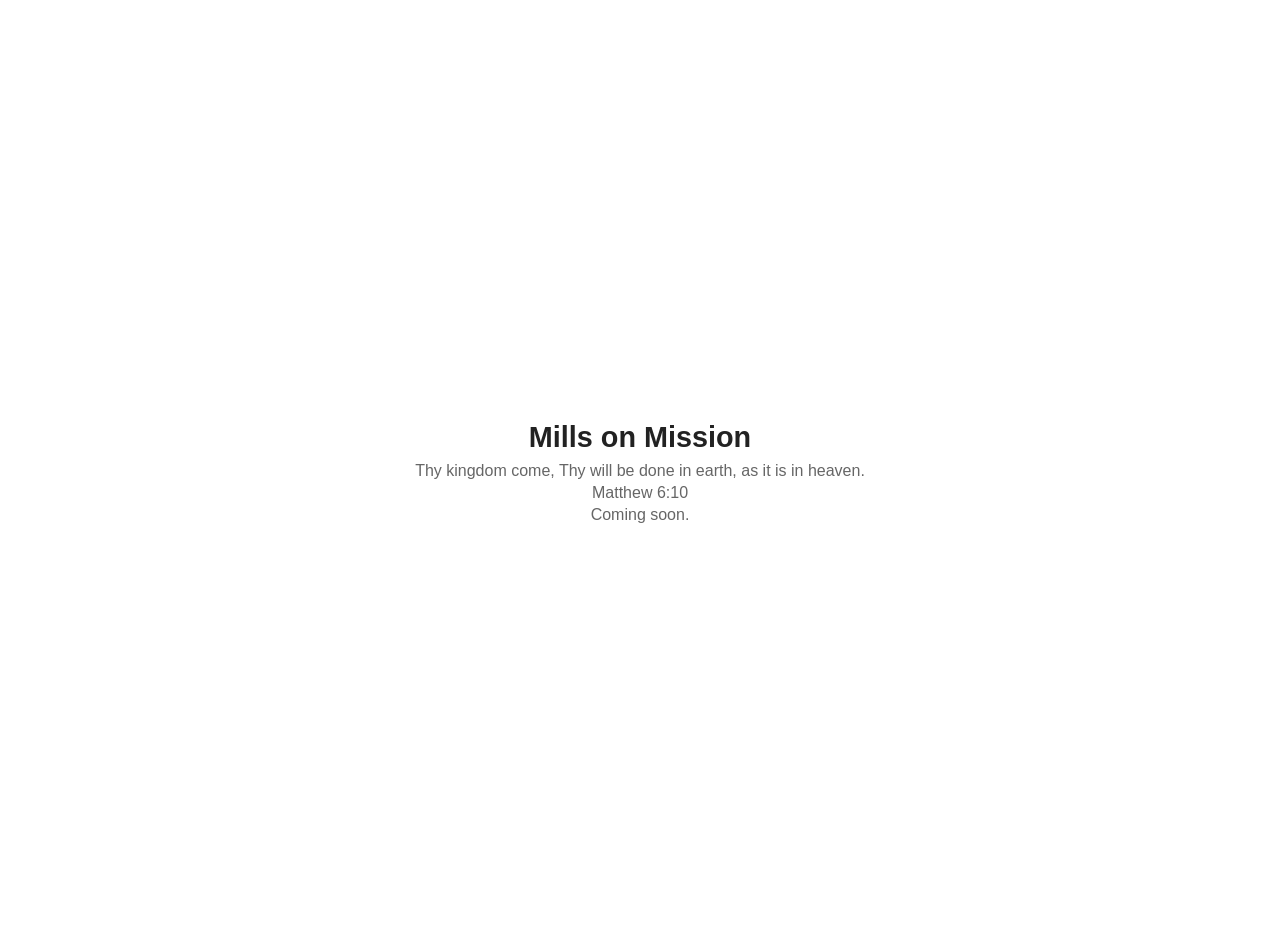
==== index.html @ 01fbbe1f "Add initial HTML structure for Mills on Mission" ====
<!DOCTYPE html>
<html lang="en">
<head>
  <meta charset="utf-8">
  <meta name="viewport" content="width=device-width, initial-scale=1">
  <title>Mills on Mission</title>
  <style>
    :root { --bg: #ffffff; --text: #222222; --muted: #666666; color-scheme: light dark; }
    @media (prefers-color-scheme: dark) { :root { --bg: #111111; --text: #eeeeee; --muted: #aaaaaa; } }
    body { margin: 0; min-height: 100vh; display: grid; place-items: center;
           background: var(--bg); color: var(--text); font-family: Verdana, sans-serif; text-align: center; padding: 1.5rem; }
    h1 { font-size: 1.8rem; margin: 0 0 .5rem; }
    p { color: var(--muted); margin: .25rem 0; }
  </style>
</head>
<body>
  <main>
    <h1>Mills on Mission</h1>
    <p>Thy kingdom come, Thy will be done in earth, as it is in heaven.</p>
    <p>Matthew 6:10</p>
    <p>Coming soon.</p>
  </main>
</body>
</html>
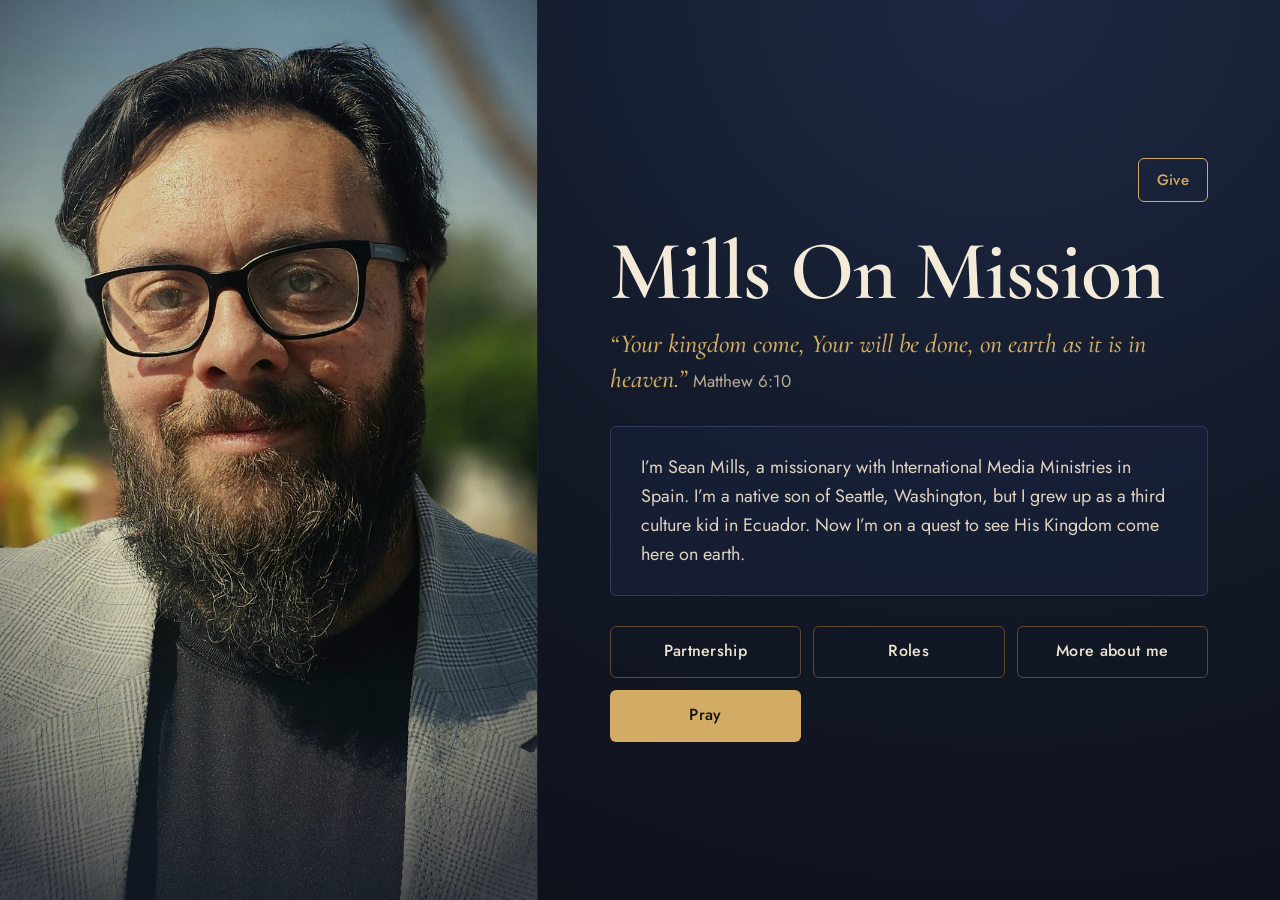
==== commit 85eb1ec1: "Add files via upload Launch Study design" ====
--- a/index.html
+++ b/index.html
@@ -2,23 +2,34 @@
 <html lang="en">
 <head>
   <meta charset="utf-8">
-  <meta name="viewport" content="width=device-width, initial-scale=1">
-  <title>Mills on Mission</title>
-  <style>
-    :root { --bg: #ffffff; --text: #222222; --muted: #666666; color-scheme: light dark; }
-    @media (prefers-color-scheme: dark) { :root { --bg: #111111; --text: #eeeeee; --muted: #aaaaaa; } }
-    body { margin: 0; min-height: 100vh; display: grid; place-items: center;
-           background: var(--bg); color: var(--text); font-family: Verdana, sans-serif; text-align: center; padding: 1.5rem; }
-    h1 { font-size: 1.8rem; margin: 0 0 .5rem; }
-    p { color: var(--muted); margin: .25rem 0; }
-  </style>
+  <meta name="viewport" content="width=device-width, initial-scale=1, viewport-fit=cover">
+  <title>Mills On Mission | Sean Mills, missionary with IMM</title>
+  <meta name="description" content="Sean Mills, missionary with International Media Ministries in Spain.">
+  <meta name="theme-color" content="#121826">
+  <link rel="preconnect" href="https://fonts.googleapis.com">
+  <link rel="preconnect" href="https://fonts.gstatic.com" crossorigin>
+  <link href="https://fonts.googleapis.com/css2?family=Cormorant+Garamond:ital,wght@0,500;0,600;1,500&amp;family=Jost:wght@400;500&amp;display=swap" rel="stylesheet">
+  <link rel="stylesheet" href="/css/site.css">
 </head>
 <body>
-  <main>
-    <h1>Mills on Mission</h1>
-    <p>Thy kingdom come, Thy will be done in earth, as it is in heaven.</p>
-    <p>Matthew 6:10</p>
-    <p>Coming soon.</p>
+  <main class="home">
+    <div class="home-photo">
+      <img src="/assets/sean-portrait.jpg" alt="Portrait of Sean Mills" width="1200" height="1500">
+    </div>
+    <div class="home-body">
+      <a class="btn home-give" href="https://giving.ag.org/donate" target="_blank" rel="noopener">Give</a>
+      <div>
+        <h1 class="home-title">Mills On Mission</h1>
+        <p class="verse">“Your kingdom come, Your will be done, on earth as it is in heaven.” <cite>Matthew 6:10</cite></p>
+      </div>
+      <p class="bio">I’m Sean Mills, a missionary with International Media Ministries in Spain. I’m a native son of Seattle, Washington, but I grew up as a third culture kid in Ecuador. Now I’m on a quest to see His Kingdom come here on earth.</p>
+      <nav class="doors" aria-label="Main">
+        <a class="btn btn-secondary" href="/partnership/">Partnership</a>
+        <a class="btn btn-secondary" href="/roles/">Roles</a>
+        <a class="btn btn-secondary" href="/about/">More about me</a>
+        <a class="btn btn-primary" href="/pray/">Pray</a>
+      </nav>
+    </div>
   </main>
 </body>
 </html>
--- a/css/site.css
+++ b/css/site.css
@@ -0,0 +1,165 @@
+/* Mills On Mission site styles. Tokens match the Mills On Mission brand guide. */
+:root {
+  --night-900: #0b0e14; --night-800: #121826; --navy-600: #1d2944; --navy-700: #18213a; --navy-line: #2e3a5c;
+  --burgundy-700: #3e1820; --burgundy-line: #5a2630; --forest-700: #17302a; --forest-line: #27473e;
+  --mahogany-800: #1a1412; --brass-400: #d2ab64; --brass-300: #e6c588; --brass-line: #5a4a30; --on-brass: #14110c;
+  --ivory-100: #f3ead8; --ivory-200: #ece3d0; --ivory-300: #ddd3bf; --muted-400: #b9ad97; --muted-500: #8d8574;
+  --sage-400: #7fae9c; --error: #f2b8b5;
+  --font-display: "Cormorant Garamond", Georgia, serif;
+  --font-sans: Jost, Helvetica, Arial, sans-serif;
+  --radius: 6px; --content-max: 1120px;
+  color-scheme: dark;
+}
+
+* { box-sizing: border-box; }
+html { -webkit-text-size-adjust: 100%; scroll-padding-top: env(safe-area-inset-top, 0px); }
+body {
+  margin: 0; min-height: 100vh; color: var(--ivory-200);
+  background-color: var(--night-800);
+  background-image: radial-gradient(ellipse at 78% 0%, var(--navy-600) 0%, var(--night-800) 45%, var(--night-900) 100%);
+  background-attachment: fixed;
+  font: 18px/1.6 var(--font-sans);
+  padding: env(safe-area-inset-top, 0px) env(safe-area-inset-right, 0px) env(safe-area-inset-bottom, 0px) env(safe-area-inset-left, 0px);
+}
+a { color: var(--brass-400); }
+a:hover { color: var(--brass-300); }
+a:focus-visible, button:focus-visible, input:focus-visible { outline: 3px solid var(--brass-400); outline-offset: 3px; }
+img { max-width: 100%; display: block; }
+h1, h2, h3, p { margin: 0; }
+.visually-hidden { position: absolute; width: 1px; height: 1px; overflow: hidden; clip: rect(0 0 0 0); white-space: nowrap; }
+
+/* ---------- Header ---------- */
+.site-header {
+  max-width: var(--content-max); margin: 0 auto; padding: 20px 32px;
+  display: flex; flex-wrap: wrap; justify-content: space-between; align-items: center; gap: 12px 24px;
+  border-bottom: 1px solid #252d40;
+}
+.wordmark { font: 600 26px/1 var(--font-display); color: var(--ivory-100); text-decoration: none; }
+.wordmark:hover { color: var(--ivory-100); }
+.site-nav { display: flex; flex-wrap: wrap; align-items: center; gap: 4px 22px; font-size: 15px; letter-spacing: 0.02em; }
+.site-nav a { color: var(--ivory-200); text-decoration: none; padding: 10px 0; }
+.site-nav a:hover { color: var(--brass-300); }
+.site-nav a[aria-current="page"] { color: var(--brass-400); box-shadow: inset 0 -1px 0 var(--brass-400); }
+.site-nav a.give { padding: 8px 16px; border: 1px solid var(--brass-400); border-radius: var(--radius); color: var(--brass-400); }
+
+/* ---------- Page shell ---------- */
+.page { max-width: var(--content-max); margin: 0 auto; padding: 64px 32px 88px; display: flex; flex-direction: column; gap: 48px; }
+.page--narrow { max-width: 680px; }
+.page-title { font: 600 64px/1 var(--font-display); color: var(--ivory-100); }
+.lede { color: var(--ivory-300); max-width: 680px; }
+.intro { display: flex; flex-direction: column; gap: 16px; }
+.heading { font: 600 36px/1.1 var(--font-display); color: var(--ivory-100); }
+.verse { font: italic 500 26px/1.35 var(--font-display); color: var(--brass-400); max-width: 600px; }
+.verse cite { font: normal 400 17px/1 var(--font-sans); color: var(--muted-400); white-space: nowrap; }
+.fine { font-size: 13px; color: var(--muted-500); }
+.fine a { color: var(--muted-500); }
+
+/* ---------- Buttons ---------- */
+.btn {
+  display: inline-flex; align-items: center; justify-content: center; text-align: center;
+  min-height: 52px; padding: 10px 22px; border-radius: var(--radius);
+  font: 500 16px/1.3 var(--font-sans); letter-spacing: 0.02em; text-decoration: none; cursor: pointer;
+}
+.btn-primary { background: var(--brass-400); color: var(--on-brass); border: 0; }
+.btn-primary:hover { background: var(--brass-300); color: var(--on-brass); }
+.btn-secondary { background: transparent; color: var(--ivory-200); border: 1px solid var(--brass-line); }
+.btn-secondary:hover { color: var(--ivory-100); border-color: var(--brass-400); }
+.btn[disabled] { cursor: default; }
+
+/* ---------- Panels ---------- */
+.grid-3 { display: grid; grid-template-columns: repeat(auto-fit, minmax(280px, 1fr)); gap: 20px; }
+.panel { padding: 32px; border-radius: var(--radius); display: flex; flex-direction: column; gap: 14px; }
+.panel h2 { font: 600 34px/1.1 var(--font-display); color: var(--ivory-100); }
+.panel p { flex-grow: 1; }
+.panel--give { background: var(--burgundy-700); border: 1px solid var(--burgundy-line); color: #e0cfc6; }
+.panel--pray { background: var(--navy-700); border: 1px solid var(--navy-line); color: #cfd3dd; }
+.panel--touch { background: var(--forest-700); border: 1px solid var(--forest-line); color: #cfdcd6; }
+.panel .btn { width: 100%; }
+
+/* ---------- Forms ---------- */
+.form { display: flex; flex-direction: column; gap: 8px; }
+.form label { font-size: 15px; font-weight: 500; color: var(--ivory-200); }
+.form .opt { font-weight: 400; color: var(--muted-400); }
+.form .hint { font-size: 15px; color: var(--muted-400); }
+.form input[type="text"], .form input[type="email"] {
+  width: 100%; font: inherit; color: var(--ivory-200); background: #0e131d;
+  border: 1px solid #36425f; border-radius: var(--radius); padding: 12px 14px; margin-bottom: 8px;
+}
+.form input:disabled { opacity: 0.6; }
+.hp { position: absolute; left: -9999px; width: 1px; height: 1px; overflow: hidden; }
+.status { min-height: 1.5em; font-size: 15px; color: var(--muted-400); }
+.status.error { color: var(--error); }
+
+/* ---------- Footer ---------- */
+.site-footer { max-width: var(--content-max); margin: 0 auto; padding: 32px 32px 48px; border-top: 1px solid #252d40; display: flex; flex-wrap: wrap; justify-content: space-between; gap: 16px 32px; font-size: 15px; color: var(--muted-400); }
+.site-footer nav { display: flex; flex-wrap: wrap; gap: 8px 24px; }
+.site-footer a { color: var(--muted-400); }
+
+/* ---------- Home (one screen) ---------- */
+.home { min-height: 100vh; min-height: 100dvh; display: grid; grid-template-columns: minmax(340px, 42%) 1fr; }
+.home-photo { background: var(--mahogany-800); border-right: 1px solid #2a2219; overflow: hidden; }
+.home-photo img { width: 100%; height: 100%; object-fit: cover; object-position: center 25%; }
+.home-body { padding: 48px 72px; display: flex; flex-direction: column; justify-content: center; gap: 30px; min-width: 0; }
+.home-give { align-self: flex-end; min-height: 44px; padding: 8px 18px; font-size: 15px; border: 1px solid var(--brass-400); color: var(--brass-400); background: transparent; }
+.home-title { font: 600 84px/0.95 var(--font-display); letter-spacing: -0.01em; color: var(--ivory-100); }
+.home .verse { margin-top: 14px; }
+.bio { max-width: 600px; padding: 26px 30px; background: rgba(24, 33, 58, 0.72); border: 1px solid var(--navy-line); border-radius: var(--radius); color: var(--ivory-300); }
+.doors { display: grid; grid-template-columns: repeat(auto-fit, minmax(150px, 1fr)); gap: 12px; max-width: 640px; }
+.doors .btn { width: 100%; }
+
+/* ---------- Roles ---------- */
+.roles { border-top: 1px solid var(--brass-line); }
+.role { display: flex; flex-wrap: wrap; gap: 12px 48px; padding: 32px 0; border-bottom: 1px solid var(--brass-line); }
+.role h2 { flex: 1 1 280px; font: 600 36px/1.1 var(--font-display); color: var(--brass-400); }
+.role p { flex: 999 1 420px; min-width: 0; color: var(--ivory-300); }
+
+/* ---------- About ---------- */
+.story { display: flex; flex-direction: column; gap: 18px; max-width: 680px; color: var(--ivory-300); }
+.facts { list-style: none; margin: 0; padding: 0; display: grid; grid-template-columns: repeat(auto-fit, minmax(260px, 1fr)); gap: 0 40px; }
+.facts li { padding: 14px 0; border-top: 1px solid var(--navy-line); color: var(--ivory-300); }
+
+
+/* ---------- Partners ---------- */
+.partners { display: flex; flex-wrap: wrap; gap: 28px 48px; align-items: center; }
+.partner-logo { display: inline-flex; align-items: center; min-height: 52px; padding: 4px 0; }
+.partner-logo img { height: 48px; width: auto; }
+.partner-text { color: var(--ivory-200); font-size: 18px; letter-spacing: 0.02em; min-height: 52px; display: inline-flex; align-items: center; }
+.partner-logo--stacked img { height: 76px; }
+@media (max-width: 600px) { .partner-logo img { height: 40px; } .partner-logo--stacked img { height: 64px; } }
+
+/* ---------- Prayer list ---------- */
+.requests { list-style: none; counter-reset: req; margin: 0; padding: 0; border-top: 1px solid var(--navy-line); }
+.requests li { counter-increment: req; position: relative; padding: 20px 0 20px 46px; border-bottom: 1px solid var(--navy-line); }
+.requests li::before { content: counter(req); position: absolute; left: 0; top: 16px; font: 600 28px/1.1 var(--font-display); color: var(--brass-400); }
+.requests li.answered::before { color: var(--sage-400); }
+.requests li.note { padding-left: 0; color: var(--muted-400); }
+.requests li.note::before { content: none; }
+.r-title { font-size: 19px; font-weight: 500; color: var(--ivory-100); }
+.r-details { margin-top: 4px; font-size: 16px; color: var(--muted-400); }
+.r-tag { display: inline-block; margin-top: 6px; font-size: 14px; font-weight: 500; color: var(--sage-400); }
+.pray-box { padding: 28px; background: rgba(24, 33, 58, 0.72); border: 1px solid var(--navy-line); border-radius: var(--radius); }
+.pray-btn { margin-top: 14px; width: 100%; min-height: 64px; font: 600 26px/1.2 var(--font-display); letter-spacing: 0; }
+.pray-btn.sending { opacity: 0.75; }
+.pray-btn.done { background: transparent; color: var(--brass-400); border: 1px solid var(--brass-400); font-size: 22px; }
+
+/* ---------- Phones ---------- */
+@media (max-width: 860px) {
+  .home { grid-template-columns: 1fr; min-height: 0; }
+  .home-photo { aspect-ratio: 4 / 5; max-height: 62vh; border-right: 0; border-bottom: 1px solid #2a2219; }
+  .home-body { padding: 24px 22px 36px; gap: 22px; }
+  .home-title { font-size: 52px; }
+  .home .verse { font-size: 21px; }
+  .bio { padding: 20px 22px; }
+  .doors { grid-template-columns: repeat(2, minmax(0, 1fr)); }
+}
+@media (max-width: 600px) {
+  body { font-size: 17px; }
+  .site-header { padding: 16px 20px; }
+  .page { padding: 40px 20px 64px; gap: 36px; }
+  .page-title { font-size: 46px; }
+  .heading, .role h2 { font-size: 30px; }
+  .verse { font-size: 21px; }
+  .panel { padding: 26px 22px; }
+  .site-footer { padding: 28px 20px 40px; }
+}
+@media (prefers-reduced-motion: reduce) { * { transition: none !important; } }
